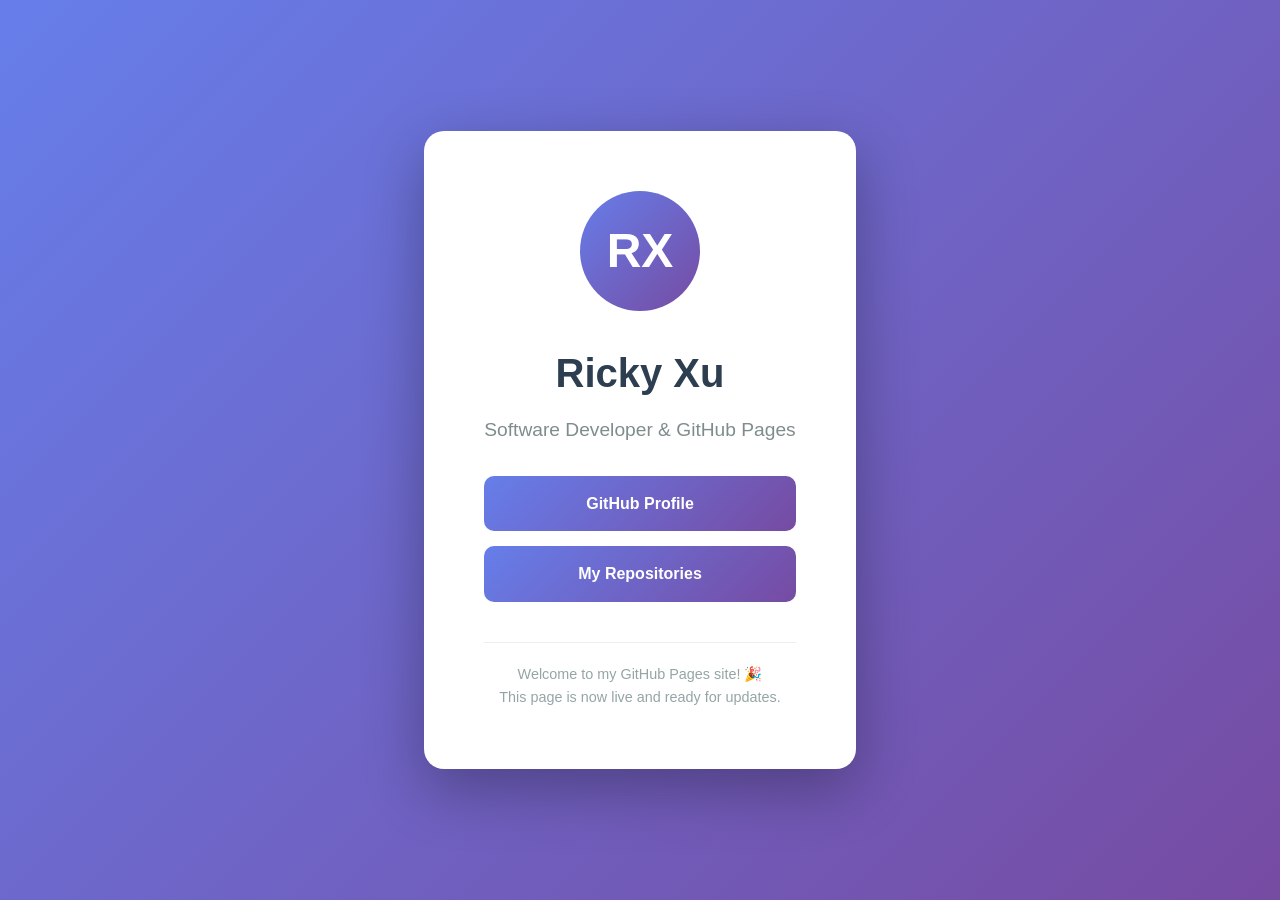
==== index.html @ 1d5c2f81 "Initial commit: Add welcome page" ====
<!DOCTYPE html>
<html lang="zh-CN">
<head>
    <meta charset="UTF-8">
    <meta name="viewport" content="width=device-width, initial-scale=1.0">
    <title>Ricky Xu's GitHub Pages</title>
    <style>
        * {
            margin: 0;
            padding: 0;
            box-sizing: border-box;
        }
        body {
            font-family: -apple-system, BlinkMacSystemFont, 'Segoe UI', Roboto, 'Helvetica Neue', Arial, sans-serif;
            line-height: 1.6;
            color: #333;
            background: linear-gradient(135deg, #667eea 0%, #764ba2 100%);
            min-height: 100vh;
            display: flex;
            align-items: center;
            justify-content: center;
        }
        .container {
            background: white;
            border-radius: 20px;
            box-shadow: 0 20px 60px rgba(0, 0, 0, 0.3);
            padding: 60px;
            max-width: 600px;
            text-align: center;
            margin: 20px;
        }
        .avatar {
            width: 120px;
            height: 120px;
            border-radius: 50%;
            background: linear-gradient(135deg, #667eea 0%, #764ba2 100%);
            margin: 0 auto 30px;
            display: flex;
            align-items: center;
            justify-content: center;
            font-size: 48px;
            color: white;
            font-weight: bold;
        }
        h1 {
            font-size: 2.5em;
            margin-bottom: 10px;
            color: #2c3e50;
        }
        .subtitle {
            font-size: 1.2em;
            color: #7f8c8d;
            margin-bottom: 30px;
        }
        .links {
            display: flex;
            flex-direction: column;
            gap: 15px;
            margin-top: 30px;
        }
        .link {
            display: inline-block;
            padding: 15px 30px;
            background: linear-gradient(135deg, #667eea 0%, #764ba2 100%);
            color: white;
            text-decoration: none;
            border-radius: 10px;
            font-weight: 600;
            transition: transform 0.3s, box-shadow 0.3s;
        }
        .link:hover {
            transform: translateY(-3px);
            box-shadow: 0 10px 30px rgba(102, 126, 234, 0.4);
        }
        .footer {
            margin-top: 40px;
            padding-top: 20px;
            border-top: 1px solid #eee;
            color: #95a5a6;
            font-size: 0.9em;
        }
    </style>
</head>
<body>
    <div class="container">
        <div class="avatar">RX</div>
        <h1>Ricky Xu</h1>
        <p class="subtitle">Software Developer & GitHub Pages</p>
        
        <div class="links">
            <a href="https://github.com/rickyxu83" class="link">GitHub Profile</a>
            <a href="https://github.com/rickyxu83?tab=repositories" class="link">My Repositories</a>
        </div>
        
        <div class="footer">
            <p>Welcome to my GitHub Pages site! 🎉</p>
            <p>This page is now live and ready for updates.</p>
        </div>
    </div>
</body>
</html>
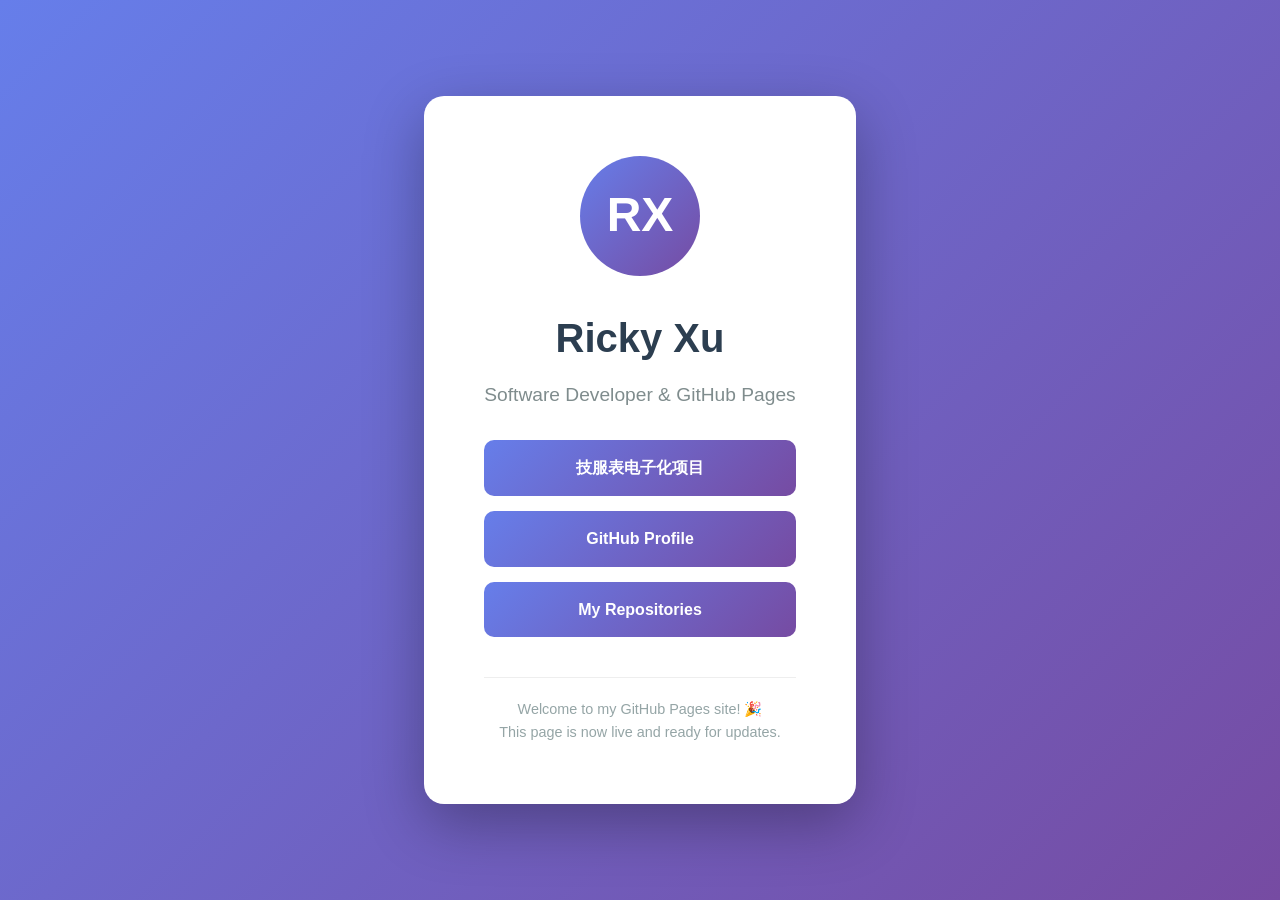
==== commit ce52f725: "Add service sheet project page" ====
--- a/index.html
+++ b/index.html
@@ -88,6 +88,7 @@
         <p class="subtitle">Software Developer & GitHub Pages</p>
         
         <div class="links">
+            <a href="./service-sheet-electronic/" class="link">技服表电子化项目</a>
             <a href="https://github.com/rickyxu83" class="link">GitHub Profile</a>
             <a href="https://github.com/rickyxu83?tab=repositories" class="link">My Repositories</a>
         </div>
